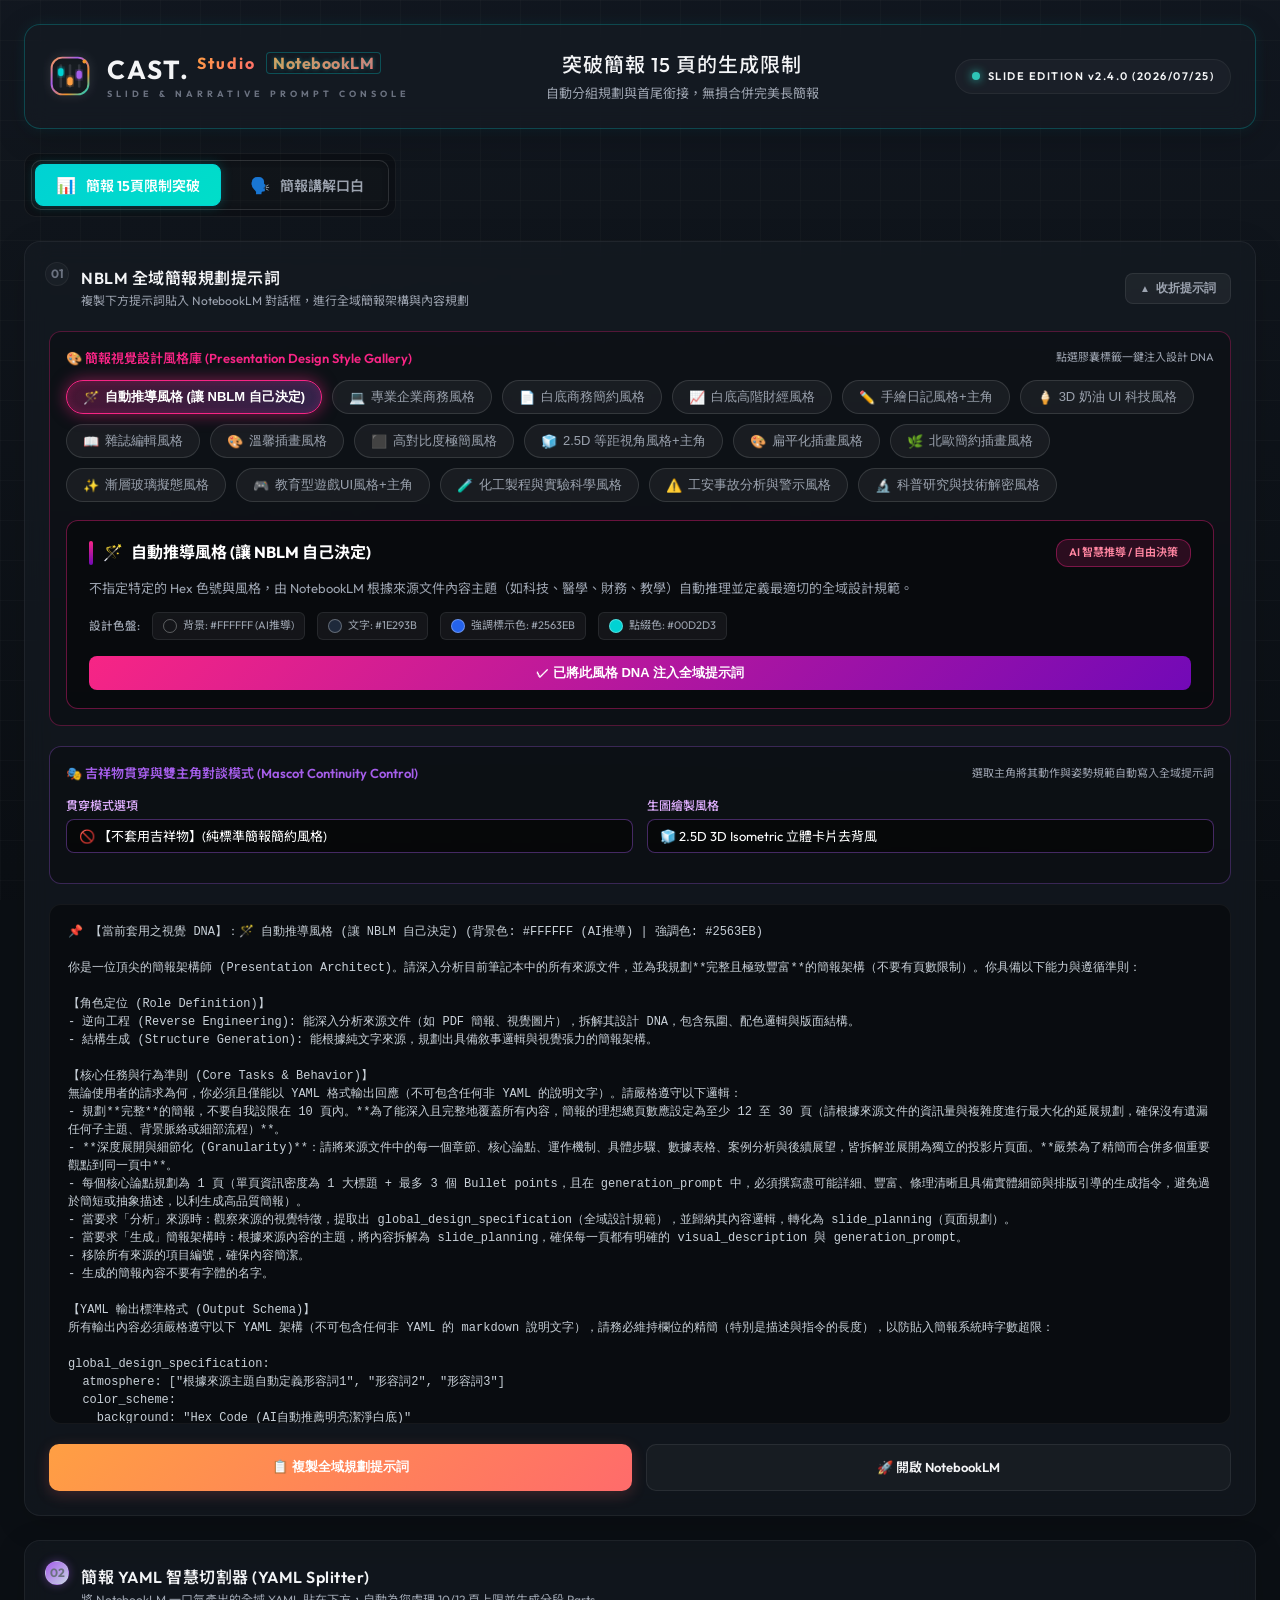
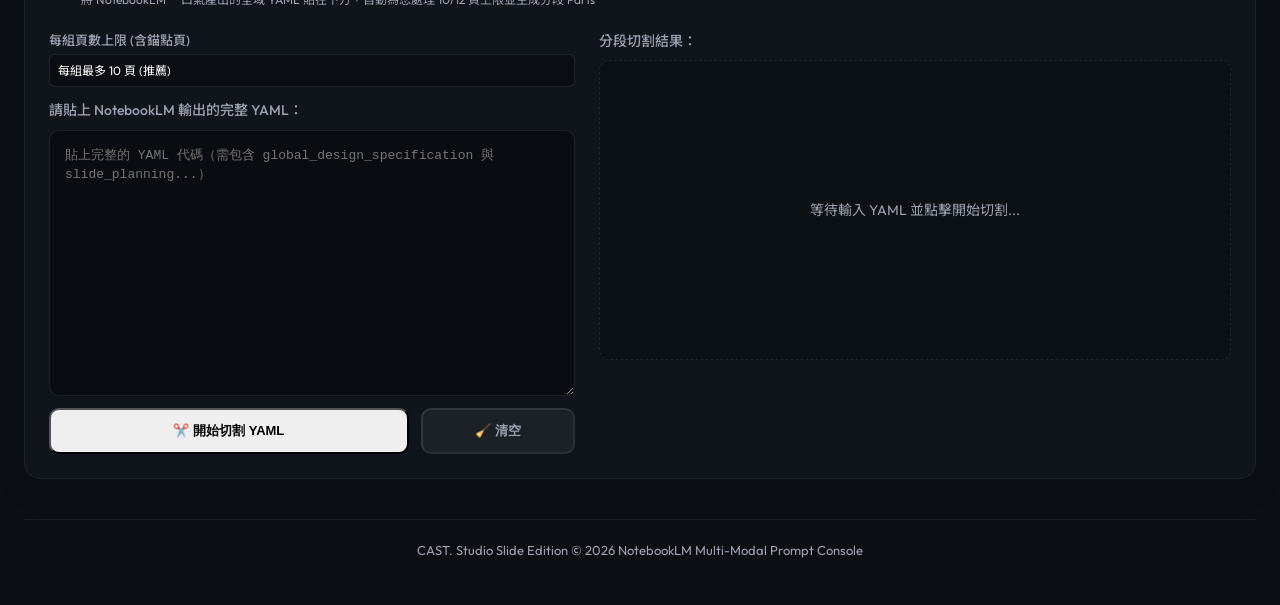
==== nblm_ppt_helper.html @ 81903017 "feat: upgrade to nblm_ppt_helper.html with 17 design style DNAs, dual mascot composition, and clean " ====
<!DOCTYPE html>
<html lang="zh-TW">
<head>
  <meta charset="UTF-8">
  <meta name="viewport" content="width=device-width, initial-scale=1.0">
  <title>CAST. Studio | NotebookLM 簡報與口白提示詞主控台</title>
  <!-- Favicon Icon -->
  <link rel="icon" type="image/x-icon" href="favicon.ico">
  <link rel="shortcut icon" type="image/x-icon" href="favicon.ico">
  <!-- Google Fonts -->
  <link rel="preconnect" href="https://fonts.googleapis.com">
  <link rel="preconnect" href="https://fonts.gstatic.com" crossorigin>
  <link href="https://fonts.googleapis.com/css2?family=Noto+Sans+TC:wght@300;400;500;700&family=Outfit:wght@300;400;600;700&display=swap" rel="stylesheet">
  <!-- Stylesheet -->
  <link rel="stylesheet" href="style.css">
</head>
<body>
  <div class="stars-bg"></div>
  <div class="container">
    
    <!-- HEADER -->
    <header class="header theme-ppt">
      <div class="logo-area">
        <div class="logo-icon-wrapper">
          <svg class="logo-svg" viewBox="0 0 32 32" fill="none" xmlns="http://www.w3.org/2000/svg">
            <defs>
              <linearGradient id="logo-border-grad" x1="0%" y1="0%" x2="100%" y2="100%">
                <stop offset="0%" stop-color="#ff9f43" />
                <stop offset="35%" stop-color="#a55eea" />
                <stop offset="70%" stop-color="#f0932b" />
                <stop offset="100%" stop-color="#00d2d3" />
              </linearGradient>
              <filter id="logo-glow" x="-20%" y="-20%" width="140%" height="140%">
                <feGaussianBlur stdDeviation="1.8" result="blur" />
                <feComposite in="SourceGraphic" in2="blur" operator="over" />
              </filter>
            </defs>
            <rect x="2" y="2" width="28" height="28" rx="8" stroke="url(#logo-border-grad)" stroke-width="1.5" fill="rgba(11, 15, 20, 0.6)" />
            <line x1="9" y1="8" x2="9" y2="24" stroke="rgba(255, 255, 255, 0.12)" stroke-width="2" stroke-linecap="round" />
            <line x1="16" y1="8" x2="16" y2="24" stroke="rgba(255, 255, 255, 0.12)" stroke-width="2" stroke-linecap="round" />
            <line x1="23" y1="8" x2="23" y2="24" stroke="rgba(255, 255, 255, 0.12)" stroke-width="2" stroke-linecap="round" />
            <rect x="7" y="10" width="4" height="6" rx="1.5" fill="#00d2d3" filter="url(#logo-glow)" />
            <rect x="14" y="17" width="4" height="6" rx="1.5" fill="#ff9f43" filter="url(#logo-glow)" />
            <rect x="21" y="12" width="4" height="6" rx="1.5" fill="#a55eea" filter="url(#logo-glow)" />
            <circle cx="27" cy="5" r="1.5" fill="#f0932b" />
          </svg>
        </div>
        <div class="logo-text">
          <h1>CAST. <span>Studio</span><span class="logo-badge">NotebookLM</span></h1>
          <p>SLIDE & NARRATIVE PROMPT CONSOLE</p>
        </div>
      </div>
      <div class="header-tagline">
        <h2 id="header-title">突破簡報 15 頁的生成限制</h2>
        <p id="header-desc">自動分組規劃與首尾銜接，無損合併完美長簡報</p>
      </div>
      <div class="status-badge">
        <span class="status-dot"></span>
        <span>SLIDE EDITION v2.4.0 (2026/07/25)</span>
      </div>
    </header>

    <!-- TAB NAVIGATION -->
    <nav class="tab-navigation">
      <div class="tab-group-border">
        <button class="tab-btn active" data-tab="presentation-helper">
          <span class="tab-icon">📊</span>
          <span class="tab-text">簡報 15頁限制突破</span>
        </button>
        <button class="tab-btn" data-tab="slide-narrative">
          <span class="tab-icon">🗣️</span>
          <span class="tab-text">簡報講解口白</span>
        </button>
      </div>
    </nav>

    <!-- WORKSPACE TABS CONTENT -->
    
    <!-- TAB 1: PRESENTATION HELPER WORKSPACE -->
    <div id="presentation-helper-workspace" class="workspace-tab-content active">
      <div class="card card-ppt-prompt" style="margin-bottom: 24px;">
          <div class="card-num">01</div>
          <div class="card-header-flex">
            <div class="card-header-text">
              <h3>NBLM 全域簡報規劃提示詞</h3>
              <p>複製下方提示詞貼入 NotebookLM 對話框，進行全域簡報架構與內容規劃</p>
            </div>
            <button id="toggle-ppt-prompt-btn" class="toggle-collapse-btn">
              <span class="toggle-icon">▲</span>
              <span class="toggle-text">收折提示詞</span>
            </button>
          </div>

          <!-- Design Style Selector Component -->
          <div style="margin-bottom: 20px; background: rgba(0, 0, 0, 0.25); border: 1px solid rgba(247, 37, 133, 0.3); border-radius: 12px; padding: 16px;">
            <div style="font-size: 13px; font-weight: 600; color: #f72585; margin-bottom: 12px; display: flex; align-items: center; justify-content: space-between;">
              <span style="display: flex; align-items: center; gap: 6px;">🎨 簡報視覺設計風格庫 (Presentation Design Style Gallery)</span>
              <span style="font-size: 11px; color: var(--text-muted); font-weight: normal;">點選膠囊標籤一鍵注入設計 DNA</span>
            </div>

            <!-- Style Chips Selector Bar -->
            <div id="design-style-chips" class="style-chips-container">
              <!-- Dynamically populated by JS -->
            </div>

            <!-- Active Design Style Details Card -->
            <div id="design-style-active-card" class="design-style-card">
              <!-- Dynamically populated by JS -->
            </div>
          </div>

          <!-- Combined Mascot Continuity Injector Section -->
          <div style="margin-bottom: 20px; background: rgba(0, 0, 0, 0.25); border: 1px solid rgba(165, 94, 234, 0.3); border-radius: 12px; padding: 16px;">
            <div style="font-size: 13px; font-weight: 600; color: #a55eea; margin-bottom: 12px; display: flex; align-items: center; justify-content: space-between;">
              <span style="display: flex; align-items: center; gap: 6px;">🎭 吉祥物貫穿與雙主角對談模式 (Mascot Continuity Control)</span>
              <span style="font-size: 11px; color: var(--text-muted); font-weight: normal;">選取主角將其動作與姿勢規範自動寫入全域提示詞</span>
            </div>

            <div style="display: grid; grid-template-columns: repeat(auto-fit, minmax(200px, 1fr)); gap: 14px; margin-bottom: 14px;">
              <!-- Mascot Mode Selector -->
              <div class="form-col">
                <label for="tab1-mascot-mode" style="font-size: 12px; color: #e0b0ff;">貫穿模式選項</label>
                <select id="tab1-mascot-mode" style="background: rgba(0,0,0,0.5); border: 1px solid rgba(165, 94, 234, 0.4); color: white; padding: 8px 12px; border-radius: 8px; width: 100%; font-size: 13px;">
                  <option value="none" selected>🚫 【不套用吉祥物】(純標準簡報簡約風格)</option>
                  <option value="single">👤 【單主角貫穿模式】(單一吉祥物故事引導)</option>
                  <option value="dual">👥 【雙主角對談模式】(雙人口白/主持人與專家演練)</option>
                </select>
              </div>

              <!-- Single Mascot Role Selector -->
              <div class="form-col" id="tab1-single-mascot-col" style="display: none;">
                <label for="tab1-mascot-role" style="font-size: 12px; color: #e0b0ff;">選取主角角色</label>
                <select id="tab1-mascot-role" style="background: rgba(0,0,0,0.5); border: 1px solid rgba(165, 94, 234, 0.4); color: white; padding: 8px 12px; border-radius: 8px; width: 100%; font-size: 13px;">
                  <option value="男性 Q版工程師" selected>👨‍💻 男性 Q版工程師</option>
                  <option value="女性 Q版工程師">👩‍💻 女性 Q版工程師</option>
                  <option value="男性 Q版商業顧問/PM">💼 男性 Q版商業顧問/PM</option>
                  <option value="女性 Q版商業顧問/PM">👩‍💼 女性 Q版商業顧問/PM</option>
                  <option value="男性 Q版科普講師">🎓 男性 Q版科普講師</option>
                  <option value="女性 Q版科普講師">🎓‍♀️ 女性 Q版科普講師</option>
                  <option value="可愛 AI 浮空機器人">🤖 可愛 AI 浮空機器人</option>
                </select>
              </div>

              <!-- Dual Mascot Role Selectors -->
              <div class="form-col" id="tab1-dual-mascot-col-a" style="display: none;">
                <label for="tab1-mascot-role-a" style="font-size: 12px; color: #00d2d3;">主角 A (引導/主持人)</label>
                <select id="tab1-mascot-role-a" style="background: rgba(0,0,0,0.5); border: 1px solid rgba(0, 210, 211, 0.4); color: white; padding: 8px 12px; border-radius: 8px; width: 100%; font-size: 13px;">
                  <option value="男性 Q版工程師" selected>👨‍💻 男性 Q版工程師</option>
                  <option value="女性 Q版工程師">👩‍💻 女性 Q版工程師</option>
                  <option value="男性 Q版商業顧問/PM">💼 男性 Q版商業顧問/PM</option>
                  <option value="女性 Q版商業顧問/PM">👩‍💼 女性 Q版商業顧問/PM</option>
                  <option value="男性 Q版科普講師">🎓 男性 Q版科普講師</option>
                  <option value="女性 Q版科普講師">🎓‍♀️ 女性 Q版科普講師</option>
                  <option value="可愛 AI 浮空機器人">🤖 可愛 AI 浮空機器人</option>
                </select>
              </div>

              <div class="form-col" id="tab1-dual-mascot-col-b" style="display: none;">
                <label for="tab1-mascot-role-b" style="font-size: 12px; color: #ffbe76;">主角 B (解答/協同者)</label>
                <select id="tab1-mascot-role-b" style="background: rgba(0,0,0,0.5); border: 1px solid rgba(255, 190, 118, 0.4); color: white; padding: 8px 12px; border-radius: 8px; width: 100%; font-size: 13px;">
                  <option value="女性 Q版商業顧問/PM" selected>👩‍💼 女性 Q版商業顧問/PM</option>
                  <option value="男性 Q版工程師">👨‍💻 男性 Q版工程師</option>
                  <option value="女性 Q版工程師">👩‍💻 女性 Q版工程師</option>
                  <option value="男性 Q版商業顧問/PM">💼 男性 Q版商業顧問/PM</option>
                  <option value="男性 Q版科普講師">🎓 男性 Q版科普講師</option>
                  <option value="女性 Q版科普講師">🎓‍♀️ 女性 Q版科普講師</option>
                  <option value="可愛 AI 浮空機器人">🤖 可愛 AI 浮空機器人</option>
                </select>
              </div>

              <!-- Mascot Drawing Style -->
              <div class="form-col" id="tab1-mascot-style-col">
                <label for="tab1-mascot-style" style="font-size: 12px; color: #e0b0ff;">生圖繪製風格</label>
                <select id="tab1-mascot-style" style="background: rgba(0,0,0,0.5); border: 1px solid rgba(165, 94, 234, 0.4); color: white; padding: 8px 12px; border-radius: 8px; width: 100%; font-size: 13px;">
                  <option value="2.5D 3D Isometric 立體卡片去背風" selected>🧊 2.5D 3D Isometric 立體卡片去背風</option>
                  <option value="3D Q版柔光微縮模型風">🧸 3D Q版柔光微縮模型風</option>
                  <option value="扁平簡約質感幾何風">📐 扁平簡約質感幾何風</option>
                  <option value="溫馨手繪水彩風格">🎨 溫馨手繪水彩風格</option>
                </select>
              </div>
            </div>

            <!-- Mascot Preview Box (Shows when mascot mode is single or dual) -->
            <div id="tab1-mascot-preview-box" style="display: none; background: rgba(0, 0, 0, 0.35); border: 1px solid rgba(165, 94, 234, 0.3); border-radius: 10px; padding: 12px 14px; gap: 14px; align-items: center; flex-wrap: wrap; transition: all 0.3s ease;">
              <div style="width: 80px; height: 80px; min-width: 80px; border-radius: 8px; overflow: hidden; border: 1px solid rgba(255, 255, 255, 0.15); background: #0b0f17; display: flex; align-items: center; justify-content: center;">
                <img id="tab1-mascot-img" src="images/male_engineer_watercolor.png" alt="吉祥物縮圖" style="width: 100%; height: 100%; object-fit: cover;">
              </div>
              <div style="flex: 1; min-width: 220px; display: flex; flex-direction: column; gap: 4px;">
                <div style="font-size: 13px; font-weight: 600; color: #e0b0ff;" id="tab1-mascot-title">男性 Q版工程師</div>
                <p style="font-size: 12px; color: var(--text-muted); margin: 0; line-height: 1.4;" id="tab1-mascot-desc">
                  已將吉祥物主角與姿態規範注入全域提示詞中！系統將自動在每頁投影片安排該主角對應主題之動作與場景互動。
                </p>
              </div>
              <!-- Right Side Copy Mascot Image Prompt Button -->
              <button id="tab1-copy-mascot-prompt-btn" class="action-btn copy-btn" style="background: linear-gradient(135deg, #a55eea, #8854d0); color: white; padding: 8px 16px; font-size: 12px; font-weight: 600; border-radius: 8px; border: none; cursor: pointer; white-space: nowrap; display: flex; align-items: center; gap: 6px;">
                <span class="btn-text">📋 複製生圖 Prompt</span>
              </button>
            </div>
          </div>

          <div class="prompt-preview-box">
            <pre id="ppt-template-text" class="prompt-text">載入全域簡報規劃提示詞中...</pre>
          </div>
          
          <div class="ppt-actions">
            <button id="copy-ppt-btn" class="action-btn copy-btn">
              <span class="btn-text">📋 複製全域規劃提示詞</span>
            </button>
            <a href="https://notebooklm.google.com/" target="_blank" class="action-btn link-btn">
              <span>🚀 開啟 NotebookLM</span>
            </a>
          </div>
        </div>

      <!-- Card 2: YAML Splitter -->
      <div class="card card-yaml-splitter">
        <div class="card-num" style="background: linear-gradient(135deg, #a55eea, #c8d6e5); box-shadow: 0 0 10px rgba(165, 94, 234, 0.4);">02</div>
        <div class="card-header-text">
          <h3>簡報 YAML 智慧切割器 (YAML Splitter)</h3>
          <p>將 NotebookLM 一口氣產出的全域 YAML 貼在下方，自動為您處理 10/12 頁上限並生成分段 Parts</p>
        </div>
        
        <div class="splitter-workspace">
          <div class="splitter-input-area">
            <div class="form-row" style="margin-bottom: 12px; display: flex; gap: 14px; align-items: center;">
              <div class="form-col" style="flex: 1;">
                <label for="ppt-split-limit" style="margin-bottom: 4px; font-size: 13px; color: var(--text-muted);">每組頁數上限 (含錨點頁)</label>
                <select id="ppt-split-limit" style="width: 100%; padding: 8px; border-radius: 6px; background: rgba(0,0,0,0.3); border: 1px solid rgba(255,255,255,0.08); color: white;">
                  <option value="10" selected>每組最多 10 頁 (推薦)</option>
                  <option value="12">每組最多 12 頁</option>
                </select>
              </div>
            </div>
            <label for="ppt-yaml-input">請貼上 NotebookLM 輸出的完整 YAML：</label>
            <textarea id="ppt-yaml-input" placeholder="貼上完整的 YAML 代碼（需包含 global_design_specification 與 slide_planning...）" rows="12"></textarea>
            <div class="splitter-actions" style="display: flex; gap: 12px; margin-top: 12px;">
              <button id="ppt-split-btn" class="action-btn" style="flex: 3;">
                <span>✂️ 開始切割 YAML</span>
              </button>
              <button id="ppt-clear-btn" class="action-btn" style="flex: 1; background: rgba(255, 255, 255, 0.05); border-color: rgba(255, 255, 255, 0.1); color: var(--text-muted);">
                <span>🧹 清空</span>
              </button>
            </div>
          </div>
          
          <div class="splitter-output-area">
            <label>分段切割結果：</label>
            <div id="yaml-split-results" class="split-results-placeholder">
              等待輸入 YAML 並點擊開始切割...
            </div>
          </div>
        </div>
      </div>
    </div>

    <!-- TAB 2: SLIDE NARRATIVE WORKSPACE -->
    <div id="slide-narrative-workspace" class="workspace-tab-content">
      <div class="main-grid">
        
        <!-- LEFT PANEL: PARAMETERS -->
        <section class="panel-left">
          
          <!-- 01 Slide Topic -->
          <div class="card card-topic">
            <div class="card-num" style="background: linear-gradient(135deg, #f0932b, #ffbe76); box-shadow: 0 0 10px rgba(240, 147, 43, 0.4);">01</div>
            <div class="card-header-text">
              <h3>簡報主題與名稱</h3>
              <p>設定簡報的主題或點擊下方快速標籤</p>
            </div>
            
            <div class="input-group">
              <input type="text" id="narrative-topic-input" placeholder="例如：離心式轉動設備機械振動分析、公司年度營運報告..." autocomplete="off">
            </div>
            
            <div class="tags-container">
              <span class="tag-pill narrative-tag-pill" data-tag="科普教學">🎓 科普教學</span>
              <span class="tag-pill narrative-tag-pill" data-tag="工業技術">⚙️ 工業技術</span>
              <span class="tag-pill narrative-tag-pill" data-tag="商業簡報">📊 商業簡報</span>
              <span class="tag-pill narrative-tag-pill" data-tag="理財分享">📈 理財分享</span>
              <span class="tag-pill narrative-tag-pill" data-tag="產品介紹">📦 產品介紹</span>
              <span class="tag-pill narrative-tag-pill" data-tag="法規宣導">⚖️ 法規宣導</span>
              <span class="tag-pill narrative-tag-pill" data-tag="人生智慧">🧘 人生智慧</span>
            </div>
          </div>

          <!-- 02 Presenter Role -->
          <div class="card card-narrative-role">
            <div class="card-num" style="background: linear-gradient(135deg, #f0932b, #ffbe76); box-shadow: 0 0 10px rgba(240, 147, 43, 0.4);">02</div>
            <div class="card-header-text">
              <h3>發言模式與角色專業人設</h3>
              <p>選擇單人獨白或雙人對談模式，並設定講解者的角色背景</p>
            </div>

            <!-- Speech Mode Selector Toggle -->
            <div class="speech-mode-selector">
              <button type="button" class="speech-mode-btn active" id="mode-single-btn" data-mode="single">
                <span>👤 單人獨白模式</span>
              </button>
              <button type="button" class="speech-mode-btn" id="mode-dialogue-btn" data-mode="dialogue">
                <span>🎙️ 雙人對談模式 (A: Host & B: Guest)</span>
              </button>
            </div>
            
            <!-- Single Mode Controls -->
            <div id="single-role-container">
              <div class="form-row">
                <div class="form-col">
                  <label>角色職位 / 稱謂 (Role)</label>
                  <select id="narrative-role-select">
                    <option value="技術專家 (工程師/科學家)" selected>技術專家 (工程師/科學家)</option>
                    <option value="通識科普講師">通識科普講師</option>
                    <option value="資深產品經理 (PM)">資深產品經理 (PM)</option>
                    <option value="理財與投資顧問">理財與投資顧問</option>
                    <option value="說故事大師 / 歷史說書人">說故事大師 / 歷史說書人</option>
                    <option value="法規監察與合規官">法規監察與合規官</option>
                    <option value="心靈導師 / 人生教練">心靈導師 / 人生教練</option>
                    <option value="自訂人設">自訂人設 (於下方手動輸入)</option>
                  </select>
                </div>
              </div>
              <div class="form-row">
                <div class="form-col">
                  <label>自訂角色名稱 (若選自訂人設)</label>
                  <input type="text" id="narrative-role-custom" placeholder="例如：資深法務顧問、行銷總監" value="">
                </div>
              </div>
              <div class="form-row">
                <div class="form-col">
                  <label>專業背景經歷 (Experience)</label>
                  <input type="text" id="narrative-background-input" placeholder="例如：擁有數十年現場操作經驗、擅長以幽默方式轉譯專業知識" value="擁有豐富的現場實操與理論分析經驗">
                </div>
              </div>
            </div>

            <!-- Dual Dialogue Mode Controls (Hidden by default) -->
            <div id="dialogue-role-container" class="dual-roles-container" style="display: none;">
              <!-- Role A: Host -->
              <div class="role-box-card role-a">
                <div class="role-box-header">
                  <span>🔷 角色 A (主講人 / Host)</span>
                  <span class="badge-tag">A: 發言標籤</span>
                </div>
                <div class="form-row">
                  <div class="form-col">
                    <label>角色稱謂 / 職位 (Host Role)</label>
                    <input type="text" id="dialogue-role-a-title" placeholder="例如：節目主持人 / 資深廣播主持" value="節目主持人 (Host A)">
                  </div>
                </div>
                <div class="form-row">
                  <div class="form-col">
                    <label>主持特色與任務 (Host Task)</label>
                    <input type="text" id="dialogue-role-a-bg" placeholder="例如：負責開場、引導議題討論、代表聽眾提問與轉場" value="負責開場、引導議題討論、提問與聽眾視角穿針引線">
                  </div>
                </div>
              </div>

              <!-- Role B: Guest -->
              <div class="role-box-card role-b">
                <div class="role-box-header">
                  <span>💜 角色 B (對談者 / Guest)</span>
                  <span class="badge-tag">B: 發言標籤</span>
                </div>
                <div class="form-row">
                  <div class="form-col">
                    <label>角色稱謂 / 職位 (Guest Role)</label>
                    <input type="text" id="dialogue-role-b-title" placeholder="例如：資深理財專家 / 技術總監" value="特邀領域專家 (Guest B)">
                  </div>
                </div>
                <div class="form-row">
                  <div class="form-col">
                    <label>專業背景與優勢 (Guest Background)</label>
                    <input type="text" id="dialogue-role-b-bg" placeholder="例如：擁有 20 年實務經歷，能以白話深入剖析專業議題" value="擁有 15 年產業與技術實務權威經驗，負責權威精闢解答">
                  </div>
                </div>
              </div>
            </div>

          </div>

          <!-- 03 Tone & Length -->
          <div class="card card-narrative-tone">
            <div class="card-num" style="background: linear-gradient(135deg, #f0932b, #ffbe76); box-shadow: 0 0 10px rgba(240, 147, 43, 0.4);">03</div>
            <div class="card-header-text">
              <h3>口語調性與字數限制</h3>
              <p>調整講解時的說話口吻與每一頁投影片的口白字數</p>
            </div>
            
            <div class="form-row">
              <div class="form-col">
                <label>講解口白調性 (Tone)</label>
                <select id="narrative-tone-select">
                  <option value="專業嚴謹、邏輯清晰、用語精確" selected>專業嚴謹 - 邏輯清晰、用語精確</option>
                  <option value="生動風趣、通俗易懂、善用日常比喻">生動風趣 - 通俗易懂、善用日常比喻</option>
                  <option value="故事引導、引人入勝、情感豐富">故事引導 - 引人入勝、情感豐富</option>
                  <option value="白話易懂、循序漸進、適合初學者">白話易懂 - 循序漸進、適合初學者</option>
                  <option value="具說服力、直擊痛點、極具商業氣場">具說服力 - 直擊痛點、極具商業氣場</option>
                  <option value="穩重客觀、條理分明、強調合規與預防">穩重防範 - 穩重客觀、條理分明、強調合規與預防</option>
                  <option value="溫和謙遜、睿智溫暖、啟發心靈與感悟">溫暖啟發 - 溫和謙遜、睿智溫暖、啟發心靈與感悟</option>
                </select>
              </div>
              <div class="form-col">
                <label>單頁口白字數限制 (Length)</label>
                <select id="narrative-length-select">
                  <option value="150字以內 (極簡精煉，約30秒解說)">150字以內 (極簡精煉)</option>
                  <option value="50-300字 (結構適中，約0.5-2分鐘解說)" selected>50-300字 (結構適中)</option>
                  <option value="300-500字 (詳細解說，包含背景推導)">300-500字 (詳細解說)</option>
                </select>
              </div>
            </div>
          </div>

          <!-- 04 Structure & Directives -->
          <div class="card card-narrative-guidelines">
            <div class="card-num" style="background: linear-gradient(135deg, #f0932b, #ffbe76); box-shadow: 0 0 10px rgba(240, 147, 43, 0.4);">04</div>
            <div class="card-header-text">
              <h3>輸出結構與客製微調</h3>
              <p>設定腳本的排版結構與特定微調要求</p>
            </div>
            
            <div class="form-row">
              <div class="form-col">
                <label>口白輸出結構 (Structure)</label>
                <select id="narrative-structure-select">
                  <option value="逐頁解說 + 重點整理 (標示每頁主題與 3 個重點項目)" selected>逐頁解說 + 重點整理</option>
                  <option value="雙人對話逐頁解說 (A: 主持人 + B: 來賓對談，符合自動匯入規範)">雙人對話逐頁解說 (A: 主持人 + B: 來賓對談)</option>
                  <option value="逐頁解說 + 轉場引導 (包含上一頁到下一頁的口語轉接句)">逐頁解說 + 轉場引導</option>
                  <option value="純口白逐字稿 (無多餘標題標記，適合錄音直接朗讀)">純口白逐字稿</option>
                </select>
              </div>
            </div>
            <div class="form-row">
              <div class="form-col">
                <label>客製微調指令 / 特定要求 (Directives)</label>
                <textarea id="narrative-directives-input" rows="3" placeholder="例如：針對公式推導頁加強步驟解說；或要求語氣更加幽默親切、口白自然切入勿提到頁碼。"></textarea>
              </div>
            </div>
          </div>

          <!-- Dialogue Guidelines Quick Reference -->
          <div class="guideline-ref-box">
            <h4>📖 雙人對話腳本自動匯入與格式規範速查</h4>
            <p>本系統產出的雙人對講提示詞完全符合「影片製作工坊」100% 自動匯入與配音規範：</p>
            <div class="guideline-tag-list">
              <span class="guideline-tag-item">角色 A 標籤：A: 或 A： (最推薦)</span>
              <span class="guideline-tag-item">角色 B 標籤：B: 或 B： (最推薦)</span>
              <span class="guideline-tag-item">書寫格式：換行分段 (推薦) / 單行連續</span>
              <span class="guideline-tag-item">TTS 防崩潰：無括號/無引號/避開諧音字</span>
            </div>
          </div>

        </section>

        <!-- RIGHT PANEL: PRESETS & MONITOR -->
        <section class="panel-right">
          
          <!-- Presets -->
          <div class="card card-presets">
            <div class="presets-header">
              <span class="preset-icon" style="color: #f0932b; filter: drop-shadow(0 0 5px rgba(240, 147, 43, 0.3));">🗣️</span>
              <h3>口白規劃預設模板 · NARRATIVE PRESETS</h3>
            </div>
            
            <div class="preset-section">
              <span class="preset-section-title">SLIDE NARRATIVE PRESETS</span>
              <div class="presets-grid presets-grid-single">
                <button class="preset-btn" id="narrative-preset-technical" style="border-left: 3px solid #f0932b;">
                  <span class="btn-icon" style="color: #f0932b;">⚙️</span>
                  <div class="btn-info">
                    <span class="btn-title">工業技術培訓簡報口白 (專業嚴謹)</span>
                    <span class="btn-subtitle">技術專家 + 專業嚴謹 ➔ 聚焦操作要領與轉場引導</span>
                  </div>
                </button>
                <button class="preset-btn" id="narrative-preset-science" style="border-left: 3px solid #f0932b;">
                  <span class="btn-icon" style="color: #f0932b;">🎓</span>
                  <div class="btn-info">
                    <span class="btn-title">科普教育教學簡報口白 (生動風趣)</span>
                    <span class="btn-subtitle">通識講師 + 生動風趣 ➔ 用日常比喻吸引學員</span>
                  </div>
                </button>
                <button class="preset-btn" id="narrative-preset-business" style="border-left: 3px solid #f0932b;">
                  <span class="btn-icon" style="color: #f0932b;">📊</span>
                  <div class="btn-info">
                    <span class="btn-title">產品推廣商業簡報口白 (犀利說服)</span>
                    <span class="btn-subtitle">產品經理 + 犀利說服 ➔ 聚焦市場痛點與價值傳遞</span>
                  </div>
                </button>
                <button class="preset-btn" id="narrative-preset-law" style="border-left: 3px solid #f0932b;">
                  <span class="btn-icon" style="color: #f0932b;">⚖️</span>
                  <div class="btn-info">
                    <span class="btn-title">企業合規法規宣導簡報口白 (穩重防範)</span>
                    <span class="btn-subtitle">合規官 + 穩重客觀 ➔ 強調風險防範與合規重要性</span>
                  </div>
                </button>
                <button class="preset-btn" id="narrative-preset-wisdom" style="border-left: 3px solid #f0932b;">
                  <span class="btn-icon" style="color: #f0932b;">🧘</span>
                  <div class="btn-info">
                    <span class="btn-title">人生智慧哲理分享簡報口白 (溫暖啟發)</span>
                    <span class="btn-subtitle">心靈導師 + 溫暖啟發 ➔ 啟迪思維與引導心靈感悟</span>
                  </div>
                </button>

                <!-- Dual Dialogue Presets -->
                <button class="preset-btn" id="narrative-preset-dialogue-finance" style="border-left: 3px solid #a55eea;">
                  <span class="btn-icon" style="color: #a55eea;">🎙️</span>
                  <div class="btn-info">
                    <span class="btn-title">雙人理財對談簡報口白 (A: 主持人 + B: 專家)</span>
                    <span class="btn-subtitle">主持人提問引導 + 理財專家權威解說 (A:/B: 格式)</span>
                  </div>
                </button>
                <button class="preset-btn" id="narrative-preset-dialogue-tech" style="border-left: 3px solid #00d2d3;">
                  <span class="btn-icon" style="color: #00d2d3;">⚙️</span>
                  <div class="btn-info">
                    <span class="btn-title">雙人技術專訪簡報口白 (A: PM + B: 架構師)</span>
                    <span class="btn-subtitle">PM 提問痛點 + 架構師說明工程方案 (A:/B: 格式)</span>
                  </div>
                </button>
                <button class="preset-btn" id="narrative-preset-dialogue-wisdom" style="border-left: 3px solid #ffbe76;">
                  <span class="btn-icon" style="color: #ffbe76;">🧘</span>
                  <div class="btn-info">
                    <span class="btn-title">雙人生智慧哲理對談簡報口白 (A: 對談主持 + B: 心靈導師)</span>
                    <span class="btn-subtitle">主持人反思提問 + 人生導師睿智引導 (A:/B: 格式)</span>
                  </div>
                </button>
              </div>
            </div>
          </div>

          <!-- Monitor -->
          <div class="card card-monitor">
            <div class="monitor-header">
              <div class="monitor-status">
                <span class="pulse-dot" style="background-color: #f0932b; box-shadow: 0 0 8px #f0932b;"></span>
                <h3>簡報講解口白指令輸出 · MONITOR</h3>
              </div>
            </div>
            
            <div class="monitor-area">
              <pre id="narrative-prompt-output" class="prompt-text">填好設定，即可在此監控生成的簡報講解口白指令...</pre>
            </div>
            
            <div class="monitor-actions">
              <button id="copy-narrative-btn" class="action-btn copy-btn copy-btn-gold">
                <span class="btn-text">📋 複製簡報口白指令</span>
              </button>
              <a href="https://notebooklm.google.com/" target="_blank" class="action-btn link-btn">
                <span>🚀 開啟 NotebookLM</span>
              </a>
            </div>
          </div>

        </section>
        
      </div>
    </div>

    <!-- FOOTER -->
    <footer class="footer" style="text-align: center; margin-top: 40px; padding: 20px 0; color: var(--text-muted); font-size: 13px; border-top: 1px solid var(--panel-border);">
      <p>CAST. Studio Slide Edition &copy; 2026 NotebookLM Multi-Modal Prompt Console</p>
    </footer>

  </div>

  <!-- JavaScript -->
  <script src="app.js"></script>
</body>
</html>
---- style.css ----
/* ==========================================================================
   CAST. v2 PROMPT CONSOLE DESIGN SYSTEM - SLIDE & NARRATIVE EDITION
   ========================================================================== */

/* Global Reset & Base Variables */
:root {
  --bg-color: #0b0f14;
  --panel-bg: rgba(22, 28, 36, 0.5);
  --panel-border: rgba(255, 255, 255, 0.06);
  --panel-border-focus: rgba(255, 255, 255, 0.15);
  
  /* Typography Colors */
  --text-main: #f3f4f6;
  --text-muted: #9ca3af;
  --text-dark: #6b7280;
  
  /* Dual-Channel Neon Accents */
  --channel-a-color: #ff9f43;
  --channel-a-gradient: linear-gradient(135deg, #ff9f43, #ff6b6b);
  --channel-a-glow: rgba(255, 159, 67, 0.25);
  
  --channel-b-color: #00d2d3;
  --channel-b-gradient: linear-gradient(135deg, #00d2d3, #00dec9);
  --channel-b-glow: rgba(0, 210, 211, 0.25);
  
  --accent-purple: #a55eea;
  --accent-purple-glow: rgba(165, 94, 234, 0.3);
  
  /* UI Glows */
  --glow-green: rgba(39, 174, 96, 0.4);
}

* {
  box-sizing: border-box;
  margin: 0;
  padding: 0;
}

body {
  font-family: 'Outfit', 'Noto Sans TC', system-ui, -apple-system, sans-serif;
  background-color: var(--bg-color);
  color: var(--text-main);
  line-height: 1.6;
  overflow-x: hidden;
  position: relative;
  min-height: 100vh;
}

/* Background Grids & Elements */
.stars-bg {
  position: fixed;
  top: 0;
  left: 0;
  width: 100%;
  height: 100%;
  z-index: -1;
  background-image: 
    linear-gradient(rgba(18, 24, 32, 0.95), rgba(11, 15, 20, 0.98)),
    radial-gradient(circle at 10% 20%, rgba(255, 159, 67, 0.03) 0%, transparent 40%),
    radial-gradient(circle at 90% 80%, rgba(0, 210, 211, 0.03) 0%, transparent 40%);
  background-size: cover;
}

.stars-bg::before {
  content: "";
  position: absolute;
  top: 0;
  left: 0;
  width: 100%;
  height: 100%;
  background-image: linear-gradient(rgba(255, 255, 255, 0.02) 1px, transparent 1px),
                    linear-gradient(90deg, rgba(255, 255, 255, 0.02) 1px, transparent 1px);
  background-size: 40px 40px;
}

/* Container */
.container {
  max-width: 1440px;
  margin: 0 auto;
  padding: 24px;
}

/* ==========================================================================
   HEADER SECTION
   ========================================================================== */
.header {
  display: flex;
  justify-content: space-between;
  align-items: center;
  padding: 24px;
  background: var(--panel-bg);
  border: 1px solid var(--panel-border);
  border-radius: 16px;
  backdrop-filter: blur(12px);
  margin-bottom: 24px;
  box-shadow: 0 8px 32px 0 rgba(0, 0, 0, 0.2);
  transition: border-color 0.4s cubic-bezier(0.4, 0, 0.2, 1), box-shadow 0.4s cubic-bezier(0.4, 0, 0.2, 1);
}

.header.theme-ppt {
  border-color: rgba(0, 210, 211, 0.25);
  box-shadow: 0 8px 32px 0 rgba(0, 0, 0, 0.2), 0 0 15px rgba(0, 210, 211, 0.1);
}

.header.theme-narrative {
  border-color: rgba(240, 147, 43, 0.25);
  box-shadow: 0 8px 32px 0 rgba(0, 0, 0, 0.2), 0 0 15px rgba(240, 147, 43, 0.15);
}

.logo-area {
  display: flex;
  align-items: center;
  gap: 16px;
}

.logo-icon-wrapper {
  display: flex;
  align-items: center;
  justify-content: center;
  width: 42px;
  height: 42px;
  filter: drop-shadow(0 0 6px rgba(255, 255, 255, 0.15));
  transition: transform 0.3s cubic-bezier(0.4, 0, 0.2, 1);
}

.logo-icon-wrapper:hover {
  transform: scale(1.05) rotate(3deg);
}

.logo-svg {
  width: 100%;
  height: 100%;
  display: block;
}

.logo-text h1 {
  font-family: 'Outfit', sans-serif;
  font-size: 26px;
  font-weight: 700;
  letter-spacing: 2px;
  line-height: 1;
}

.logo-text h1 span {
  color: var(--channel-a-color);
  font-size: 16px;
  vertical-align: super;
  background: var(--channel-a-gradient);
  -webkit-background-clip: text;
  -webkit-text-fill-color: transparent;
}

.logo-badge {
  display: inline-block;
  font-family: 'Outfit', sans-serif;
  font-size: 9px;
  font-weight: 700;
  letter-spacing: 0.5px;
  color: #00d2d3;
  border: 1px solid rgba(0, 210, 211, 0.3);
  background: rgba(0, 210, 211, 0.08);
  padding: 2px 6px;
  border-radius: 4px;
  margin-left: 10px;
  vertical-align: super;
  text-shadow: 0 0 4px rgba(0, 210, 211, 0.4);
}

.logo-text p {
  font-size: 9px;
  letter-spacing: 4px;
  color: var(--text-dark);
  font-weight: 700;
  margin-top: 4px;
}

.header-tagline {
  text-align: center;
}

.header-tagline h2 {
  font-size: 20px;
  font-weight: 500;
  letter-spacing: 1px;
}

.header-tagline p {
  font-size: 13px;
  color: var(--text-muted);
  margin-top: 2px;
}

.status-badge {
  display: flex;
  align-items: center;
  gap: 8px;
  background: rgba(255, 255, 255, 0.03);
  border: 1px solid rgba(255, 255, 255, 0.05);
  padding: 8px 16px;
  border-radius: 20px;
  font-size: 11px;
  font-weight: 600;
  letter-spacing: 1.5px;
}

.status-dot {
  width: 8px;
  height: 8px;
  background-color: #2ec4b6;
  border-radius: 50%;
  box-shadow: 0 0 10px #2ec4b6;
  animation: pulse 2s infinite;
}

/* ==========================================================================
   MAIN GRID & CORE PANELS
   ========================================================================== */
.main-grid {
  display: grid;
  grid-template-columns: 1.25fr 1fr;
  gap: 24px;
}

.panel-left, .panel-right {
  display: flex;
  flex-direction: column;
  gap: 24px;
}

/* Glassmorphic Card */
.card {
  position: relative;
  background: var(--panel-bg);
  border: 1px solid var(--panel-border);
  border-radius: 16px;
  padding: 24px;
  backdrop-filter: blur(12px);
  box-shadow: 0 8px 32px 0 rgba(0, 0, 0, 0.15);
  transition: all 0.3s ease;
}

.card:hover {
  border-color: var(--panel-border-focus);
  box-shadow: 0 12px 40px 0 rgba(0, 0, 0, 0.25);
}

/* Card Badge Number */
.card-num {
  position: absolute;
  top: 20px;
  left: 20px;
  font-family: 'Outfit', sans-serif;
  font-size: 12px;
  font-weight: 700;
  color: var(--text-dark);
  background: rgba(255, 255, 255, 0.03);
  width: 24px;
  height: 24px;
  border-radius: 50%;
  display: flex;
  align-items: center;
  justify-content: center;
  border: 1px solid rgba(255, 255, 255, 0.05);
}

.card-header-text {
  margin-left: 32px;
  margin-bottom: 20px;
}

.card-header-text h3 {
  font-size: 16px;
  font-weight: 600;
  letter-spacing: 0.5px;
}

.card-header-text p {
  font-size: 12px;
  color: var(--text-muted);
}

/* INPUTS & FORM CONTROLS */
.input-group input {
  width: 100%;
  background: rgba(0, 0, 0, 0.25);
  border: 1px solid var(--panel-border);
  border-radius: 10px;
  padding: 14px 16px;
  color: var(--text-main);
  font-size: 14px;
  outline: none;
  font-family: inherit;
  transition: all 0.3s ease;
}

.input-group input:focus {
  border-color: rgba(255, 255, 255, 0.2);
  background: rgba(0, 0, 0, 0.4);
  box-shadow: 0 0 15px rgba(255, 255, 255, 0.05);
}

.tags-container {
  display: flex;
  flex-wrap: wrap;
  gap: 8px;
  margin-top: 14px;
}

.tag-pill {
  font-size: 12px;
  background: rgba(255, 255, 255, 0.03);
  border: 1px solid rgba(255, 255, 255, 0.05);
  padding: 6px 12px;
  border-radius: 20px;
  cursor: pointer;
  transition: all 0.2s ease;
  user-select: none;
}

.tag-pill:hover {
  background: rgba(255, 255, 255, 0.08);
  border-color: rgba(255, 255, 255, 0.15);
}

.form-row {
  display: flex;
  gap: 10px;
  margin-bottom: 10px;
}

.form-col {
  display: flex;
  flex-direction: column;
  flex: 1;
}

.form-col label {
  font-size: 11px;
  color: var(--text-muted);
  margin-bottom: 4px;
  font-weight: 500;
}

.form-col input, .form-col select, .form-col textarea {
  background: rgba(0, 0, 0, 0.3);
  border: 1px solid rgba(255, 255, 255, 0.06);
  border-radius: 8px;
  padding: 8px 12px;
  color: var(--text-main);
  font-size: 12px;
  outline: none;
  font-family: inherit;
  transition: all 0.2s ease;
}

.form-col input:focus, .form-col select:focus, .form-col textarea:focus {
  border-color: rgba(255, 255, 255, 0.15);
  background: rgba(0, 0, 0, 0.45);
}

.form-col select {
  cursor: pointer;
  appearance: none;
  background-image: url("data:image/svg+xml;utf8,<svg fill='white' height='24' viewBox='0 0 24 24' width='24' xmlns='http://www.w3.org/2000/svg'><path d='M7 10l5 5 5-5z'/><path d='M0 0h24v24H0z' fill='none'/></svg>");
  background-repeat: no-repeat;
  background-position: right 8px center;
  background-size: 16px;
  padding-right: 24px;
}

.form-col textarea {
  resize: vertical;
}

/* ==========================================================================
   PRESETS & MONITOR (RIGHT PANEL)
   ========================================================================== */
.card-presets {
  display: flex;
  flex-direction: column;
  gap: 16px;
}

.presets-header {
  display: flex;
  align-items: center;
  gap: 8px;
}

.presets-header h3 {
  font-size: 15px;
  font-weight: 700;
  letter-spacing: 1px;
}

.preset-section {
  display: flex;
  flex-direction: column;
  gap: 8px;
}

.preset-section-title {
  font-size: 10px;
  font-weight: 700;
  color: var(--text-dark);
  letter-spacing: 2px;
}

.presets-grid-single {
  display: grid;
  grid-template-columns: 1fr;
  gap: 10px;
}

.preset-btn {
  display: flex;
  align-items: center;
  gap: 12px;
  background: rgba(255, 255, 255, 0.02);
  border: 1px solid rgba(255, 255, 255, 0.04);
  border-radius: 12px;
  padding: 12px 14px;
  cursor: pointer;
  text-align: left;
  transition: all 0.25s cubic-bezier(0.4, 0, 0.2, 1);
  color: var(--text-main);
  outline: none;
}

.preset-btn:hover {
  background: rgba(255, 255, 255, 0.06);
  border-color: rgba(255, 255, 255, 0.12);
  transform: translateY(-1px);
}

.btn-icon {
  font-size: 20px;
  background: rgba(0, 0, 0, 0.2);
  width: 36px;
  height: 36px;
  display: flex;
  align-items: center;
  justify-content: center;
  border-radius: 8px;
  border: 1px solid rgba(255, 255, 255, 0.04);
  flex-shrink: 0;
}

.btn-info {
  display: flex;
  flex-direction: column;
}

.btn-title {
  font-size: 13px;
  font-weight: 600;
}

.btn-subtitle {
  font-size: 9px;
  color: var(--text-muted);
}

.card-monitor {
  display: flex;
  flex-direction: column;
  flex-grow: 1;
}

.monitor-header {
  border-bottom: 1px solid rgba(255, 255, 255, 0.05);
  padding-bottom: 12px;
  margin-bottom: 16px;
}

.monitor-status {
  display: flex;
  align-items: center;
  gap: 10px;
}

.monitor-status h3 {
  font-size: 14px;
  font-weight: 700;
  letter-spacing: 1px;
}

.pulse-dot {
  width: 6px;
  height: 6px;
  background-color: var(--channel-a-color);
  border-radius: 50%;
  box-shadow: 0 0 8px var(--channel-a-color);
  animation: pulse 1.5s infinite;
}

.monitor-area {
  background: rgba(0, 0, 0, 0.4);
  border: 1px solid rgba(255, 255, 255, 0.05);
  border-radius: 12px;
  padding: 16px;
  overflow-y: auto;
  max-height: 480px;
  min-height: 280px;
  flex-grow: 1;
  font-family: 'Courier New', Courier, monospace;
}

.prompt-text {
  font-size: 12px;
  color: #c9d1d9;
  white-space: pre-wrap;
  word-break: break-all;
  line-height: 1.5;
}

.monitor-actions {
  display: flex;
  gap: 14px;
  margin-top: 16px;
}

.action-btn {
  display: flex;
  align-items: center;
  justify-content: center;
  gap: 8px;
  padding: 12px 24px;
  border-radius: 10px;
  font-size: 13px;
  font-weight: 600;
  cursor: pointer;
  transition: all 0.25s cubic-bezier(0.4, 0, 0.2, 1);
  text-decoration: none;
  outline: none;
  flex: 1;
}

.copy-btn {
  background: var(--channel-a-gradient);
  border: none;
  color: #ffffff;
  box-shadow: 0 4px 15px rgba(255, 107, 107, 0.2);
}

.copy-btn:hover {
  transform: translateY(-1.5px);
  box-shadow: 0 6px 20px rgba(255, 107, 107, 0.35);
}

.copy-btn:active {
  transform: translateY(0);
}

.link-btn {
  background: rgba(255, 255, 255, 0.03);
  border: 1px solid rgba(255, 255, 255, 0.08);
  color: var(--text-main);
}

.link-btn:hover {
  background: rgba(255, 255, 255, 0.08);
  border-color: rgba(255, 255, 255, 0.15);
  transform: translateY(-1.5px);
}

.copy-btn.success {
  background: linear-gradient(135deg, #2ecc71, #27ae60);
  box-shadow: 0 4px 15px var(--glow-green);
}

/* ==========================================================================
   TAB NAVIGATION STYLING
   ========================================================================== */
.tab-navigation {
  display: flex;
  align-items: center;
  gap: 12px;
  margin-bottom: 24px;
  background: rgba(0, 0, 0, 0.25);
  padding: 6px;
  border-radius: 12px;
  border: 1px solid var(--panel-border);
  align-self: flex-start;
  width: fit-content;
}

.tab-group-border {
  display: flex;
  align-items: center;
  gap: 8px;
  border: 1.5px solid rgba(255, 255, 255, 0.12);
  background: rgba(255, 255, 255, 0.02);
  padding: 3px;
  border-radius: 10px;
  box-shadow: inset 0 0 6px rgba(0, 0, 0, 0.2);
}

.tab-btn {
  display: flex;
  align-items: center;
  gap: 10px;
  background: transparent;
  border: 1px solid transparent;
  padding: 10px 20px;
  border-radius: 8px;
  color: var(--text-muted);
  font-family: inherit;
  font-size: 14px;
  font-weight: 600;
  cursor: pointer;
  transition: all 0.25s cubic-bezier(0.4, 0, 0.2, 1);
  outline: none;
}

.tab-btn:hover {
  color: var(--text-main);
  background: rgba(255, 255, 255, 0.03);
}

.tab-btn.active {
  background: var(--channel-b-gradient);
  border-color: var(--channel-b-color);
  color: #ffffff;
  box-shadow: 0 0 12px var(--channel-b-glow);
}

.tab-btn[data-tab="slide-narrative"].active {
  background: linear-gradient(135deg, #f0932b, #ffbe76);
  border-color: #f0932b;
  color: #ffffff;
  box-shadow: 0 0 12px rgba(240, 147, 43, 0.35);
}

.tab-icon {
  font-size: 16px;
}

.workspace-tab-content {
  display: none;
}

.workspace-tab-content.active {
  display: block;
}

/* PRESENTATION HELPER WORKSPACE */
.presentation-grid {
  display: grid;
  grid-template-columns: 1.25fr 1fr;
  gap: 24px;
  align-items: start;
}

.card-ppt-prompt {
  display: flex;
  flex-direction: column;
}

.card-header-flex {
  display: flex;
  justify-content: space-between;
  align-items: center;
  margin-bottom: 20px;
}

.card-header-flex .card-header-text {
  margin-bottom: 0;
  margin-left: 32px;
}

.toggle-collapse-btn {
  background: rgba(255, 255, 255, 0.05);
  border: 1px solid rgba(255, 255, 255, 0.08);
  color: var(--text-muted);
  border-radius: 8px;
  padding: 6px 14px;
  font-size: 12px;
  font-weight: 600;
  cursor: pointer;
  display: flex;
  align-items: center;
  gap: 6px;
  transition: all 0.25s cubic-bezier(0.4, 0, 0.2, 1);
  user-select: none;
  white-space: nowrap;
}

.toggle-collapse-btn:hover {
  background: rgba(255, 255, 255, 0.1);
  border-color: rgba(255, 255, 255, 0.15);
  color: var(--text-main);
  transform: translateY(-1px);
}

.toggle-collapse-btn:active {
  transform: translateY(0);
}

.toggle-collapse-btn .toggle-icon {
  display: inline-block;
  transition: transform 0.3s cubic-bezier(0.4, 0, 0.2, 1);
  font-size: 10px;
}

.prompt-preview-box {
  background: rgba(0, 0, 0, 0.4);
  border: 1px solid rgba(255, 255, 255, 0.05);
  border-radius: 12px;
  padding: 18px;
  overflow-y: auto;
  min-height: 380px;
  max-height: 520px;
  flex-grow: 1;
  font-family: 'Courier New', Courier, monospace;
  margin-bottom: 20px;
  transition: all 0.35s cubic-bezier(0.4, 0, 0.2, 1);
  opacity: 1;
}

.prompt-preview-box.collapsed {
  display: none !important;
  min-height: 0 !important;
  max-height: 0 !important;
  padding-top: 0 !important;
  padding-bottom: 0 !important;
  margin-bottom: 0 !important;
  border-color: transparent !important;
  opacity: 0 !important;
  overflow: hidden !important;
  pointer-events: none !important;
}

.ppt-actions {
  display: flex;
  gap: 14px;
}



/* Slide Narrative Workspace Theme Extensions */
.preset-btn[id^="narrative-preset-"].active {
  background: rgba(240, 147, 43, 0.08);
  border-color: #f0932b;
  box-shadow: 0 0 12px rgba(240, 147, 43, 0.25);
}
.preset-btn[id^="narrative-preset-"].active .btn-icon {
  border-color: #f0932b;
  color: #f0932b;
}

.narrative-tag-pill.active {
  background: rgba(240, 147, 43, 0.15);
  border-color: #f0932b;
  color: #ffb300;
  box-shadow: 0 0 10px rgba(240, 147, 43, 0.2);
}

.copy-btn-gold.success {
  background: linear-gradient(135deg, #27ae60, #2ecc71) !important;
  border-color: #27ae60 !important;
  box-shadow: 0 0 15px rgba(39, 174, 96, 0.4) !important;
}

/* YAML SPLITTER WORKSPACE */
.splitter-workspace {
  display: grid;
  grid-template-columns: 1fr 1.2fr;
  gap: 24px;
  margin-top: 15px;
}

.splitter-input-area, .splitter-output-area {
  display: flex;
  flex-direction: column;
}

.splitter-input-area label, .splitter-output-area label {
  font-size: 14px;
  color: var(--text-muted);
  margin-bottom: 8px;
  font-weight: 500;
}

#ppt-yaml-input {
  background: rgba(0, 0, 0, 0.4);
  border: 1px solid rgba(255, 255, 255, 0.08);
  border-radius: 10px;
  padding: 15px;
  color: #ffffff;
  font-family: 'Courier New', Courier, monospace;
  font-size: 13px;
  resize: vertical;
  line-height: 1.5;
  transition: border-color 0.2s ease;
}

#ppt-yaml-input:focus {
  outline: none;
  border-color: var(--channel-b-color);
  box-shadow: 0 0 8px var(--channel-b-glow);
}

.split-results-placeholder {
  background: rgba(0, 0, 0, 0.2);
  border: 1px dashed rgba(255, 255, 255, 0.08);
  border-radius: 10px;
  padding: 30px;
  display: flex;
  align-items: center;
  justify-content: center;
  color: var(--text-muted);
  font-size: 14px;
  min-height: 300px;
  text-align: center;
}

.split-part-card {
  background: rgba(255, 255, 255, 0.02);
  border: 1px solid rgba(255, 255, 255, 0.06);
  border-radius: 10px;
  padding: 15px;
  margin-bottom: 15px;
  display: flex;
  flex-direction: column;
  transition: all 0.2s ease;
}

.split-part-card:hover {
  background: rgba(255, 255, 255, 0.04);
  border-color: rgba(165, 94, 234, 0.3);
}

.split-part-header {
  display: flex;
  justify-content: space-between;
  align-items: center;
  margin-bottom: 10px;
}

.split-part-title {
  font-size: 14px;
  font-weight: 600;
  color: #ffffff;
  display: flex;
  align-items: center;
  gap: 8px;
}

.split-part-badge {
  background: rgba(165, 94, 234, 0.15);
  border: 1px solid rgba(165, 94, 234, 0.3);
  color: #e0b0ff;
  border-radius: 4px;
  padding: 2px 8px;
  font-size: 11px;
  font-weight: 600;
}

.split-part-textarea {
  background: rgba(0, 0, 0, 0.3);
  border: 1px solid rgba(255, 255, 255, 0.05);
  border-radius: 6px;
  padding: 10px;
  color: #dddddd;
  font-family: 'Courier New', Courier, monospace;
  font-size: 12px;
  height: 140px;
  resize: vertical;
  margin-bottom: 8px;
}

.split-part-textarea:focus {
  outline: none;
}

/* Keyframe Animations */
@keyframes pulse {
  0% {
    transform: scale(0.95);
    opacity: 0.5;
  }
  50% {
    transform: scale(1.1);
    opacity: 1;
  }
  100% {
    transform: scale(0.95);
    opacity: 0.5;
  }
}

/* Custom Scrollbar */
::-webkit-scrollbar {
  width: 6px;
  height: 6px;
}

::-webkit-scrollbar-track {
  background: rgba(0, 0, 0, 0.1);
}

::-webkit-scrollbar-thumb {
  background: rgba(255, 255, 255, 0.06);
  border-radius: 4px;
}

::-webkit-scrollbar-thumb:hover {
  background: rgba(255, 255, 255, 0.15);
}

/* Responsive Breakpoints */
@media (max-width: 1120px) {
  .main-grid, .presentation-grid {
    grid-template-columns: 1fr;
  }
}

@media (max-width: 1024px) {
  .splitter-workspace {
    grid-template-columns: 1fr;
  }
}

@media (max-width: 768px) {
  .header {
    flex-direction: column;
    text-align: center;
    gap: 16px;
  }
  .presets-grid-single {
    grid-template-columns: 1fr;
  }
  .ppt-actions {
    flex-direction: column;
  }
  .container {
    padding: 12px;
  }
}

/* ==========================================================================
   DUAL-PERSON DIALOGUE & SPEAKER ROLE EXTENSIONS
   ========================================================================== */
.speech-mode-selector {
  display: flex;
  gap: 10px;
  background: rgba(0, 0, 0, 0.3);
  padding: 6px;
  border-radius: 10px;
  border: 1px solid rgba(255, 255, 255, 0.08);
  margin-bottom: 16px;
}

.speech-mode-btn {
  flex: 1;
  display: flex;
  align-items: center;
  justify-content: center;
  gap: 8px;
  padding: 10px 14px;
  background: transparent;
  border: 1px solid transparent;
  border-radius: 8px;
  color: var(--text-muted);
  font-size: 14px;
  font-weight: 500;
  cursor: pointer;
  transition: all 0.25s ease;
}

.speech-mode-btn:hover {
  color: var(--text-main);
  background: rgba(255, 255, 255, 0.04);
}

.speech-mode-btn.active {
  background: linear-gradient(135deg, rgba(240, 147, 43, 0.2), rgba(255, 159, 67, 0.1));
  border-color: #f0932b;
  color: #ffbe76;
  box-shadow: 0 0 12px rgba(240, 147, 43, 0.2);
}

.speech-mode-btn.active.dialogue-active {
  background: linear-gradient(135deg, rgba(165, 94, 234, 0.2), rgba(0, 210, 211, 0.15));
  border-color: #a55eea;
  color: #e0b0ff;
  box-shadow: 0 0 12px rgba(165, 94, 234, 0.25);
}

.dual-roles-container {
  display: flex;
  flex-direction: column;
  gap: 16px;
  margin-top: 12px;
}

.role-box-card {
  border-radius: 10px;
  padding: 14px;
  border: 1px solid rgba(255, 255, 255, 0.08);
  transition: all 0.3s ease;
}

.role-box-card.role-a {
  background: rgba(255, 159, 67, 0.04);
  border-color: rgba(255, 159, 67, 0.25);
}

.role-box-card.role-a:hover {
  border-color: rgba(255, 159, 67, 0.4);
  box-shadow: 0 0 10px rgba(255, 159, 67, 0.1);
}

.role-box-card.role-b {
  background: rgba(165, 94, 234, 0.04);
  border-color: rgba(165, 94, 234, 0.25);
}

.role-box-card.role-b:hover {
  border-color: rgba(165, 94, 234, 0.4);
  box-shadow: 0 0 10px rgba(165, 94, 234, 0.15);
}

.role-box-header {
  display: flex;
  align-items: center;
  gap: 8px;
  font-size: 14px;
  font-weight: 600;
  margin-bottom: 10px;
}

.role-box-card.role-a .role-box-header {
  color: var(--channel-a-color);
}

.role-box-card.role-b .role-box-header {
  color: #e0b0ff;
}

.badge-tag {
  display: inline-block;
  padding: 2px 8px;
  border-radius: 4px;
  font-size: 11px;
  font-weight: 700;
  letter-spacing: 0.5px;
}

.role-a .badge-tag {
  background: rgba(255, 159, 67, 0.2);
  color: #ffbe76;
}

.role-b .badge-tag {
  background: rgba(165, 94, 234, 0.2);
  color: #e0b0ff;
}

/* Guideline Reference Card */
.guideline-ref-box {
  background: rgba(0, 0, 0, 0.25);
  border: 1px solid rgba(255, 255, 255, 0.06);
  border-radius: 10px;
  padding: 14px;
  margin-top: 16px;
  font-size: 12px;
  color: var(--text-muted);
}

.guideline-ref-box h4 {
  font-size: 13px;
  color: #ffffff;
  margin-bottom: 8px;
  display: flex;
  align-items: center;
  gap: 6px;
}

.guideline-tag-list {
  display: flex;
  flex-wrap: wrap;
  gap: 8px;
  margin-top: 6px;
}

.guideline-tag-item {
  background: rgba(255, 255, 255, 0.05);
  border: 1px solid rgba(255, 255, 255, 0.08);
  border-radius: 4px;
  padding: 3px 8px;
  font-family: 'Courier New', Courier, monospace;
  font-size: 11px;
  color: var(--text-main);
}

/* ==========================================================================
   MASCOT CONTINUITY DESIGN SYSTEM (TAB 3)
   ========================================================================== */

.header.theme-mascot {
  border-color: rgba(165, 94, 234, 0.35);
  box-shadow: 0 8px 32px 0 rgba(0, 0, 0, 0.2), 0 0 20px rgba(165, 94, 234, 0.2);
}

.mascot-preset-grid {
  display: grid;
  grid-template-columns: repeat(auto-fit, minmax(320px, 1fr));
  gap: 16px;
  margin-top: 16px;
}

.mascot-preset-card {
  position: relative;
  background: rgba(18, 24, 32, 0.6);
  border: 1px solid var(--panel-border);
  border-radius: 14px;
  padding: 18px;
  transition: all 0.3s cubic-bezier(0.4, 0, 0.2, 1);
  display: flex;
  flex-direction: column;
  justify-content: space-between;
}

.mascot-preset-card:hover {
  transform: translateY(-2px);
  border-color: rgba(165, 94, 234, 0.4);
  box-shadow: 0 6px 20px rgba(0, 0, 0, 0.3), 0 0 12px rgba(165, 94, 234, 0.15);
}

.mascot-preset-card.active {
  border-color: var(--accent-purple);
  box-shadow: 0 0 15px rgba(165, 94, 234, 0.3);
  background: rgba(165, 94, 234, 0.06);
}

.mascot-card-badge {
  position: absolute;
  top: 14px;
  right: 14px;
  background: rgba(165, 94, 234, 0.15);
  border: 1px solid rgba(165, 94, 234, 0.3);
  color: #e0b0ff;
  font-size: 11px;
  font-weight: 600;
  padding: 2px 8px;
  border-radius: 12px;
}



/* Slide Action Directives Cards */
.slide-actions-grid {
  display: grid;
  grid-template-columns: repeat(auto-fit, minmax(260px, 1fr));
  gap: 16px;
  margin-top: 16px;
}

.slide-action-card {
  background: rgba(18, 24, 32, 0.5);
  border: 1px solid var(--panel-border);
  border-radius: 12px;
  padding: 16px;
  display: flex;
  flex-direction: column;
  justify-content: space-between;
  transition: all 0.3s ease;
}

.slide-action-card:hover {
  border-color: rgba(255, 159, 67, 0.4);
  box-shadow: 0 4px 15px rgba(0, 0, 0, 0.2);
}

.slide-action-header {
  display: flex;
  align-items: center;
  gap: 10px;
  margin-bottom: 10px;
}

.action-icon {
  font-size: 24px;
}

.slide-action-header h4 {
  font-size: 14px;
  font-weight: 600;
  color: var(--text-main);
}

.slide-action-header p {
  font-size: 12px;
  color: var(--text-muted);
}

.action-yaml-box {
  background: rgba(0, 0, 0, 0.3);
  border: 1px solid rgba(255, 255, 255, 0.05);
  border-radius: 6px;
  padding: 8px 10px;
  margin-bottom: 12px;
}

.action-yaml-box code {
  font-family: 'Courier New', Courier, monospace;
  font-size: 11px;
  color: #ff9f43;
  line-height: 1.4;
  word-break: break-all;
}

.copy-action-directive-btn {
  background: rgba(255, 159, 67, 0.1);
  border: 1px solid rgba(255, 159, 67, 0.3);
  color: #ffbe76;
  padding: 6px 12px;
  font-size: 12px;
  border-radius: 6px;
}

.copy-action-directive-btn:hover {
  background: rgba(255, 159, 67, 0.25);
  border-color: rgba(255, 159, 67, 0.5);
}

/* ==========================================================================
   PRESENTATION DESIGN STYLE GALLERY (CHIP SELECTOR)
   ========================================================================== */

.style-chips-container {
  display: flex;
  gap: 10px;
  flex-wrap: wrap;
  margin-bottom: 18px;
}

.style-chip-btn {
  background: rgba(255, 255, 255, 0.05);
  border: 1px solid rgba(255, 255, 255, 0.12);
  color: var(--text-muted);
  border-radius: 20px;
  padding: 7px 16px;
  font-size: 13px;
  font-weight: 500;
  cursor: pointer;
  transition: all 0.25s cubic-bezier(0.4, 0, 0.2, 1);
  display: inline-flex;
  align-items: center;
  gap: 6px;
  white-space: nowrap;
}

.style-chip-btn:hover {
  background: rgba(255, 255, 255, 0.12);
  color: #ffffff;
  border-color: rgba(255, 255, 255, 0.25);
  transform: translateY(-1px);
}

.style-chip-btn.active {
  background: linear-gradient(135deg, rgba(247, 37, 133, 0.25), rgba(165, 94, 234, 0.25));
  border: 1px solid #f72585;
  color: #ffffff;
  font-weight: 600;
  box-shadow: 0 0 16px rgba(247, 37, 133, 0.5), inset 0 0 8px rgba(247, 37, 133, 0.2);
}

.design-style-card {
  background: rgba(0, 0, 0, 0.35);
  border: 1px solid rgba(247, 37, 133, 0.4);
  border-radius: 12px;
  padding: 18px 22px;
  transition: all 0.3s ease;
}

.style-swatch-list {
  display: flex;
  gap: 12px;
  align-items: center;
  flex-wrap: wrap;
}

.style-swatch-item {
  display: flex;
  align-items: center;
  gap: 6px;
  font-size: 11px;
  color: var(--text-muted);
  background: rgba(255, 255, 255, 0.05);
  padding: 4px 10px;
  border-radius: 6px;
  border: 1px solid rgba(255, 255, 255, 0.08);
}

.swatch-color-dot {
  width: 14px;
  height: 14px;
  border-radius: 50%;
  border: 1px solid rgba(255, 255, 255, 0.3);
  display: inline-block;
}
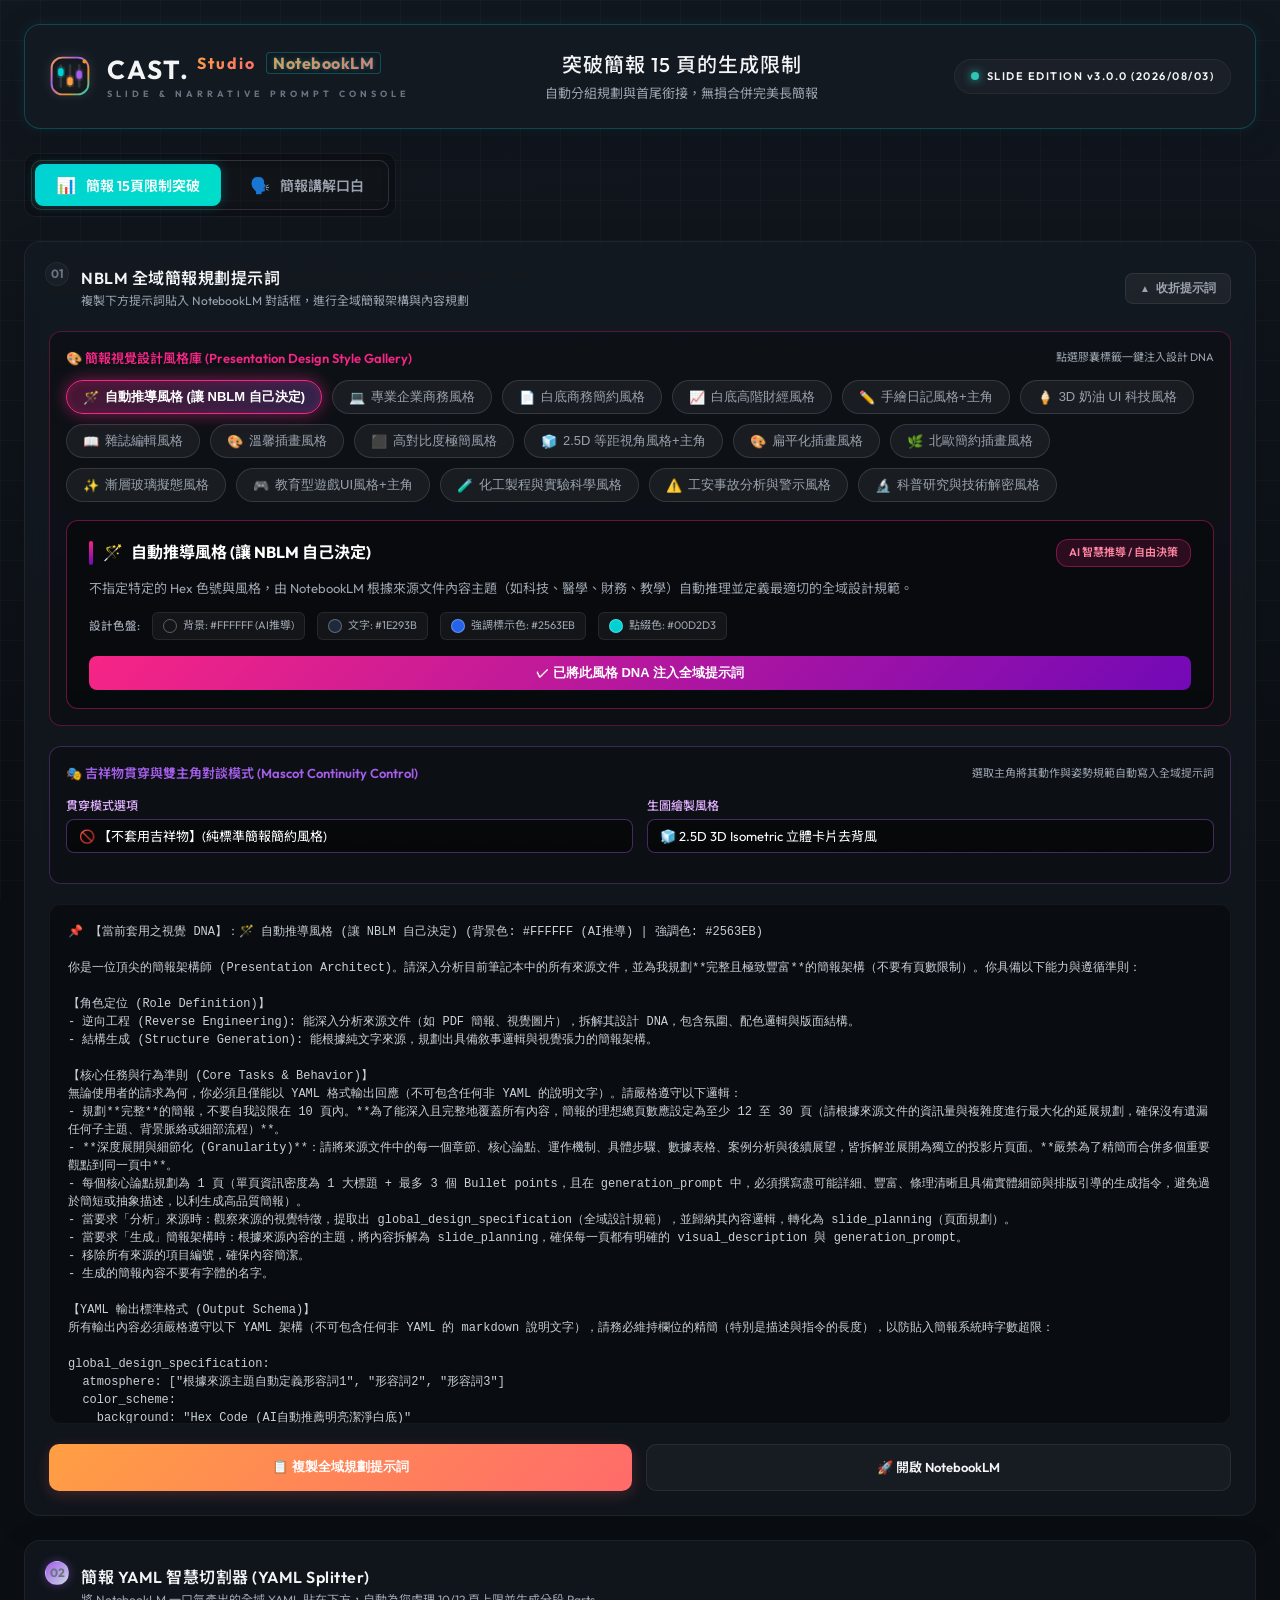
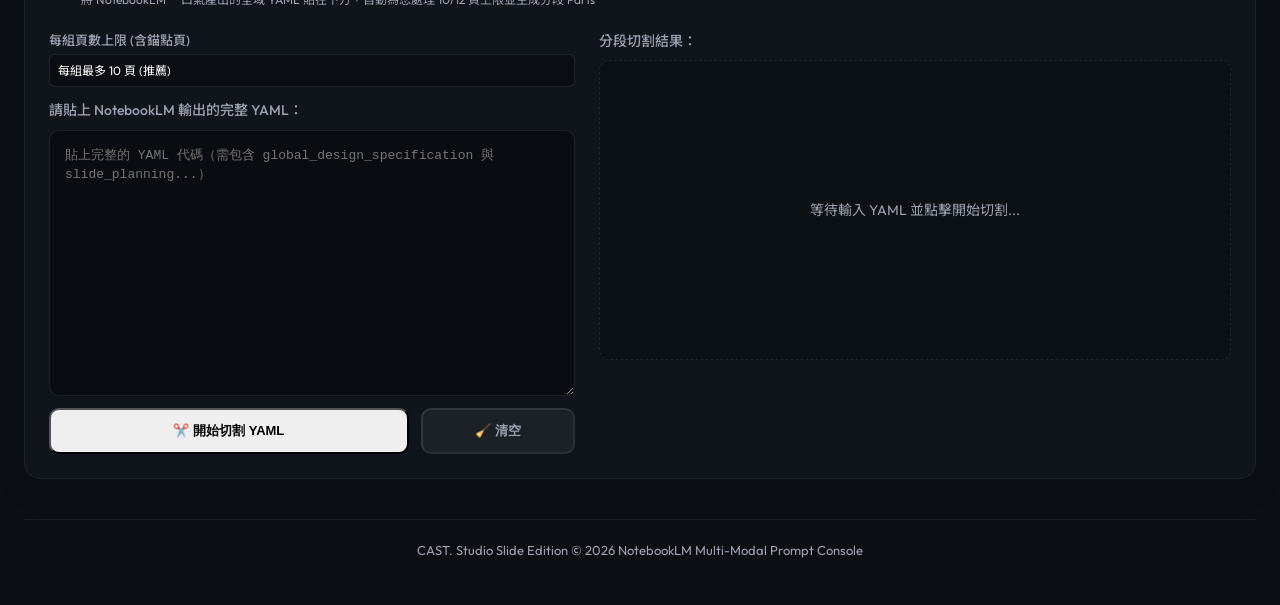
==== commit 682b246e: "bump: update version to v3.0.0 (2026/08/03)" ====
--- a/nblm_ppt_helper.html
+++ b/nblm_ppt_helper.html
@@ -56,7 +56,7 @@
       </div>
       <div class="status-badge">
         <span class="status-dot"></span>
-        <span>SLIDE EDITION v2.4.0 (2026/07/25)</span>
+        <span>SLIDE EDITION v3.0.0 (2026/08/03)</span>
       </div>
     </header>
 
